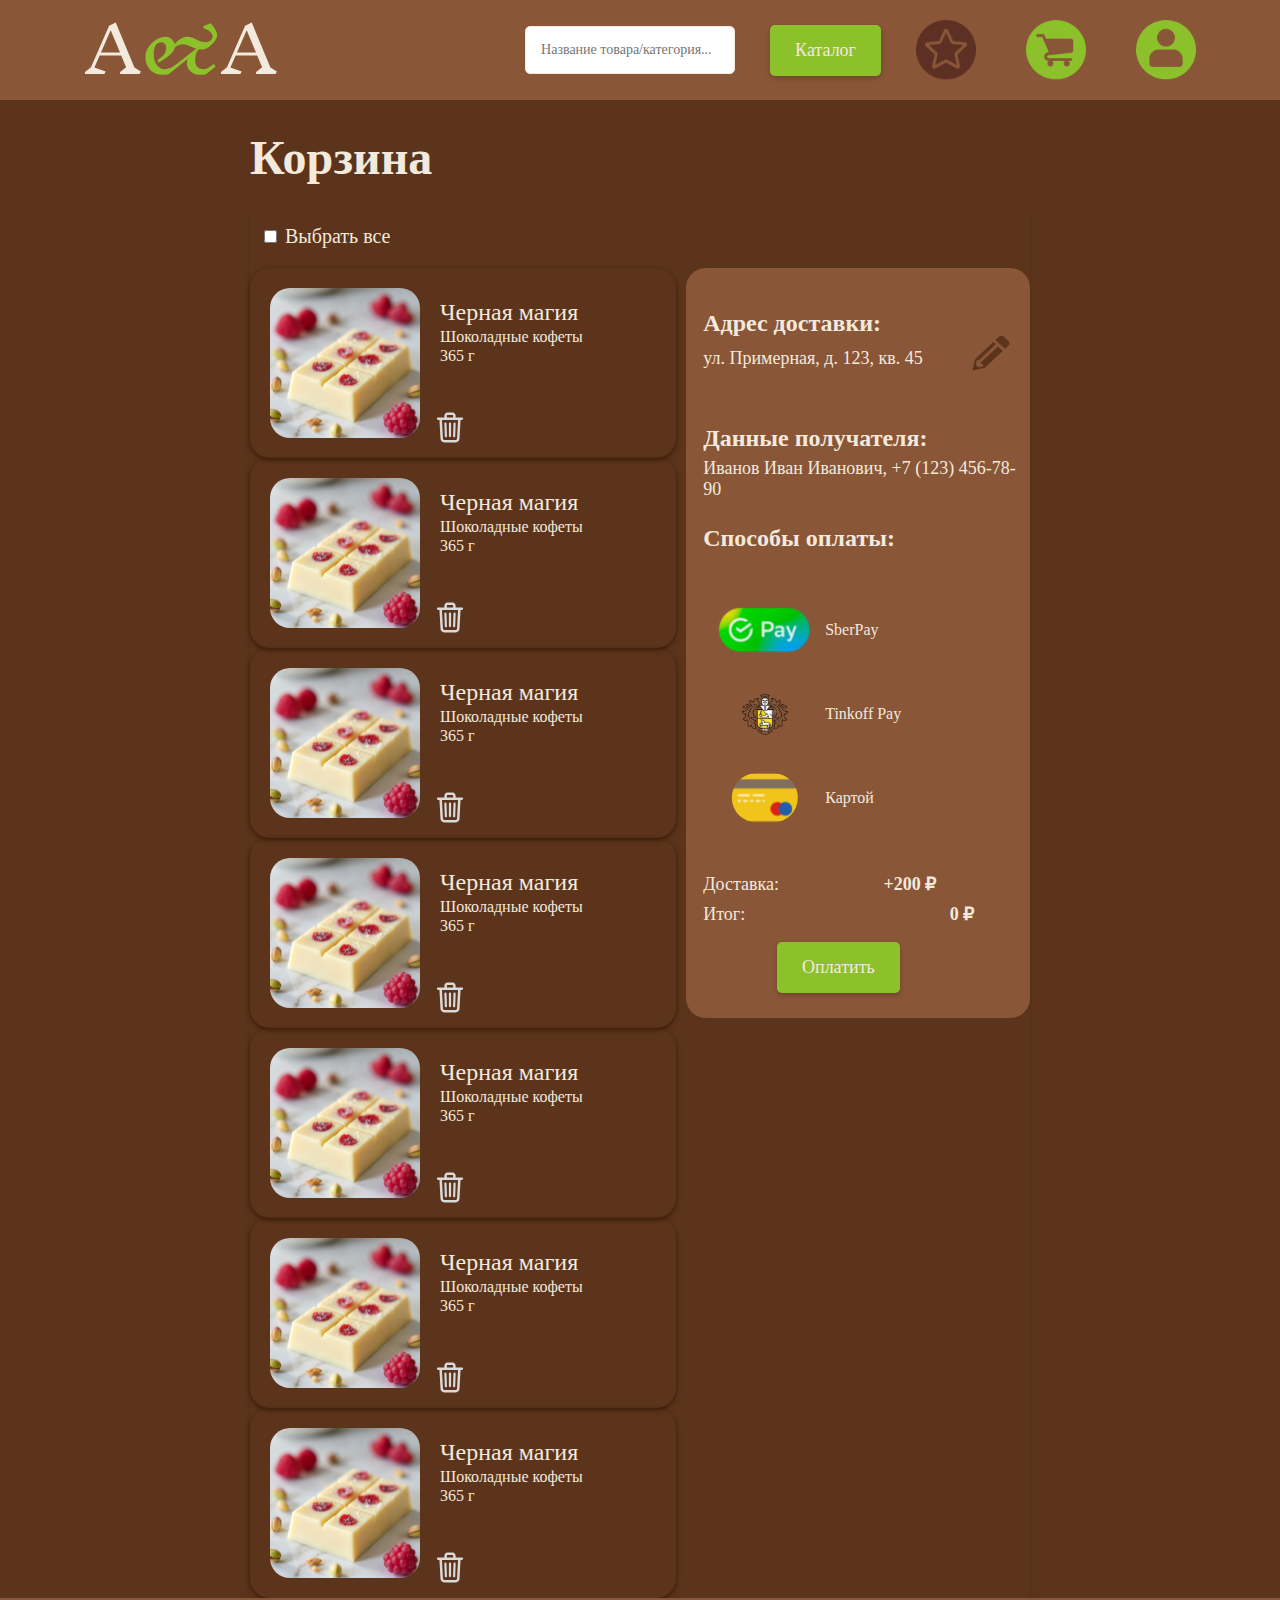
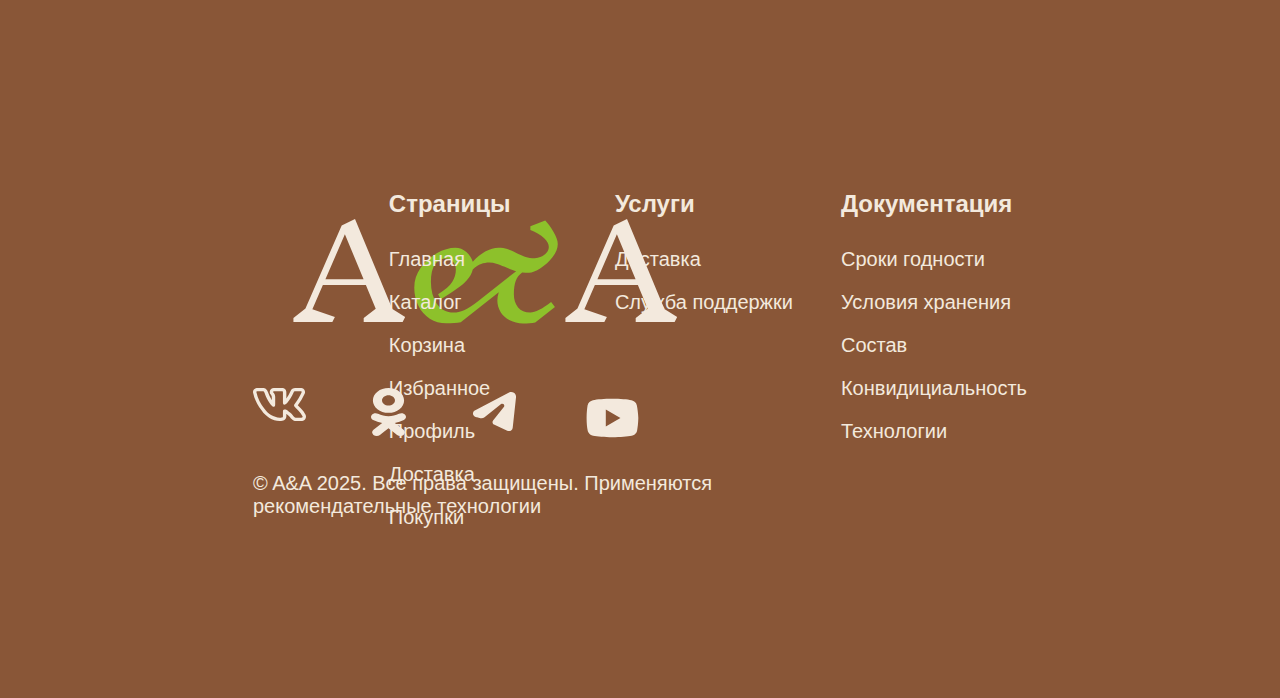
==== Cart.html @ f84c6ee9 "F" ====
<!DOCTYPE html>
<html lang="en">
<head>
    <meta charset="UTF-8">
    <meta name="viewport" content="width=device-width, initial-scale=1.0">
    <title>Каталог</title>
    <link rel="stylesheet" href="Cart.css">
</head>
<body>
    <div class="attic">
        <div class="logo"><img src="A&A.svg" alt="Логотип"></div>
        
        
        <div class="burger-menu" id="burgerMenu">
            <span></span>
            <span></span>
            <span></span>
        </div>
    
        
        <div class="menu-container" id="menuContainer">
            <input type="text" class="search-input" id="searchInput" placeholder="Название товара/категория...">
            <a href="Catalog.html">
                <button class="button catalog">Каталог</button>
            </a>
            <button class="image-button">
                <img src="Vector.png" alt="Кнопка 1" />
            </button>
            <a href="Cart.html">
                <button class="image-button">
                    <img src="Vector1.png" alt="Кнопка 2" />
                </button>
            </a>
            <a href="Personal account.html">
                <button class="image-button">
                    <img src="Vector2.png" alt="Кнопка 3" />
                </button>
            </a>
        </div>
    </div>
    <div id="searchResults" class="search-results"></div>
    <div id="searchResultsContainer" class="search-results-container"></div>
    <h3 class="title">Корзина</h3>
    <div class="recommendations">
        <label class="all"> 
            <input type="checkbox" name="all"> Выбрать все
        </label>
        <div class="filtr">
            <div class="background-shape">
                <button class="image-button1">
                    <img src="edit.svg" alt="Кнопка"/>
                </button>
                <h4 class="text1">Адрес доставки:</h4>
                <p class="text1-data">ул. Примерная, д. 123, кв. 45</p>
                <h4 class="text2">Данные получателя:</h4>
                <p class="text2-data">Иванов Иван Иванович, +7 (123) 456-78-90</p>
                <h4 class="text3">Способы оплаты:</h4>
                <div class="special-offers">
                    <label class="special-offer-option">
                        <input type="checkbox" name="special-offer" value="discount" class="hidden-checkbox">
                        <img src="sber.svg" alt="SberPay Icon">
                        <span>SberPay</span>
                    </label>
                    <label class="special-offer-option">
                        <input type="checkbox" name="special-offer" value="new" class="hidden-checkbox">
                        <img src="t-bank.svg" alt="Tinkoff Pay Icon">
                        <span>Tinkoff Pay</span>
                    </label>
                    <label class="special-offer-option">
                        <input type="checkbox" name="special-offer" value="limited" class="hidden-checkbox">
                        <img src="carta.svg" alt="Card Icon">
                        <span>Картой</span>
                    </label>
                </div>
                <p class="text3-data">Доставка: <span class="text3-data-value">+200 ₽</span></p>
        <p class="text3-data1">Итог: <span class="text3-data1-value">0 ₽</span></p>
                <button class="button2">Оплатить</button>
            </div>
        </div>
        <div class="products-grid">
            <div class="product-container">
                <div class="product">
                    <div class="image-container">
                        <img src="product2.svg" alt="Товар 1" class="product-image">
                        <button class="image-button-cart">
                            <img src="del.svg" alt="Кнопка 4" />
                        </button>
                    </div>
                    <div class="product-info">
                        <div class="product-name">Черная магия</div> 
                        <div class="product-somthing">Шоколадные кофеты</div> 
                        <div class="product-somthing">365 г</div> 
                        <div class="product-price-and-button">
                            <div class="product-price">1000 ₽</div>
                            <div class="quantity-control">
                                <button class="quantity-button minus">-</button>
                                <span class="quantity">1</span>
                                <button class="quantity-button plus">+</button>
                            </div>
                        </div>
                    </div>
                </div>
            </div>
            <div class="product-container">
                <div class="product">
                    <div class="image-container">
                        <img src="product2.svg" alt="Товар 1" class="product-image">
                        <button class="image-button-cart">
                            <img src="del.svg" alt="Кнопка 4" />
                        </button>
                    </div>
                    <div class="product-info">
                        <div class="product-name">Черная магия</div> 
                        <div class="product-somthing">Шоколадные кофеты</div> 
                        <div class="product-somthing">365 г</div> 
                        <div class="product-price-and-button">
                            <div class="product-price">1000 ₽</div>
                            <div class="quantity-control">
                                <button class="quantity-button minus">-</button>
                                <span class="quantity">1</span>
                                <button class="quantity-button plus">+</button>
                            </div>
                        </div>
                    </div>
                </div>
            </div>
            <div class="product-container">
                <div class="product">
                    <div class="image-container">
                        <img src="product2.svg" alt="Товар 1" class="product-image">
                        <button class="image-button-cart">
                            <img src="del.svg" alt="Кнопка 4" />
                        </button>
                    </div>
                    <div class="product-info">
                        <div class="product-name">Черная магия</div> 
                        <div class="product-somthing">Шоколадные кофеты</div> 
                        <div class="product-somthing">365 г</div> 
                        <div class="product-price-and-button">
                            <div class="product-price">1000 ₽</div>
                            <div class="quantity-control">
                                <button class="quantity-button minus">-</button>
                                <span class="quantity">1</span>
                                <button class="quantity-button plus">+</button>
                            </div>
                        </div>
                    </div>
                </div>
            </div>
            <div class="product-container">
                <div class="product">
                    <div class="image-container">
                        <img src="product2.svg" alt="Товар 1" class="product-image">
                        <button class="image-button-cart">
                            <img src="del.svg" alt="Кнопка 4" />
                        </button>
                    </div>
                    <div class="product-info">
                        <div class="product-name">Черная магия</div> 
                        <div class="product-somthing">Шоколадные кофеты</div> 
                        <div class="product-somthing">365 г</div> 
                        <div class="product-price-and-button">
                            <div class="product-price">1000 ₽</div>
                            <div class="quantity-control">
                                <button class="quantity-button minus">-</button>
                                <span class="quantity">1</span>
                                <button class="quantity-button plus">+</button>
                            </div>
                        </div>
                    </div>
                </div>
            </div>
            <div class="product-container">
                <div class="product">
                    <div class="image-container">
                        <img src="product2.svg" alt="Товар 1" class="product-image">
                        <button class="image-button-cart">
                            <img src="del.svg" alt="Кнопка 4" />
                        </button>
                    </div>
                    <div class="product-info">
                        <div class="product-name">Черная магия</div> 
                        <div class="product-somthing">Шоколадные кофеты</div> 
                        <div class="product-somthing">365 г</div> 
                        <div class="product-price-and-button">
                            <div class="product-price">1000 ₽</div>
                            <div class="quantity-control">
                                <button class="quantity-button minus">-</button>
                                <span class="quantity">1</span>
                                <button class="quantity-button plus">+</button>
                            </div>
                        </div>
                    </div>
                </div>
            </div>
            <div class="product-container">
                <div class="product">
                    <div class="image-container">
                        <img src="product2.svg" alt="Товар 1" class="product-image">
                        <button class="image-button-cart">
                            <img src="del.svg" alt="Кнопка 4" />
                        </button>
                    </div>
                    <div class="product-info">
                        <div class="product-name">Черная магия</div> 
                        <div class="product-somthing">Шоколадные кофеты</div> 
                        <div class="product-somthing">365 г</div> 
                        <div class="product-price-and-button">
                            <div class="product-price">1000 ₽</div>
                            <div class="quantity-control">
                                <button class="quantity-button minus">-</button>
                                <span class="quantity">1</span>
                                <button class="quantity-button plus">+</button>
                            </div>
                        </div>
                    </div>
                </div>
            </div>
            <div class="product-container">
                <div class="product">
                    <div class="image-container">
                        <img src="product2.svg" alt="Товар 1" class="product-image">
                        <button class="image-button-cart">
                            <img src="del.svg" alt="Кнопка 4" />
                        </button>
                    </div>
                    <div class="product-info">
                        <div class="product-name">Черная магия</div> 
                        <div class="product-somthing">Шоколадные кофеты</div> 
                        <div class="product-somthing">365 г</div> 
                        <div class="product-price-and-button">
                            <div class="product-price">1000 ₽</div>
                            <div class="quantity-control">
                                <button class="quantity-button minus">-</button>
                                <span class="quantity">1</span>
                                <button class="quantity-button plus">+</button>
                            </div>
                        </div>
                    </div>
                </div>
            </div>
        </div>
    </div>
    <div class="Basement">
        <div class="logo">
            <img src="A&A2.svg" alt="Логотип" class="image-button">
        </div>
        <div class="social-media-container">
            <div class="social-media">
                <img src="vk.svg" alt="VK" class="image-button2">
            </div>
            <div class="social-media">
                <img src="odnoklassniki.svg" alt="Odnoklassniki" class="image-button2">
            </div>
            <div class="social-media">
                <img src="tg.svg" alt="Telegram" class="image-button2">
            </div>
            <div class="social-media">
                <img src="youtube.svg" alt="YouTube" class="image-button2">
            </div>
        </div>
        <div class="footer-text">
            <p>© A&A 2025. Все права защищены. Применяются рекомендательные технологии</p>
        </div>
        <div class="footer-text2">
            <div class="column">
                <h4>Страницы</h4>
                <a href="index.html">Главная</a>
                <a href="Catalog.html">Каталог</a>
                <a href="Cart.html">Корзина</a>
                <a href="Favourites.html">Избранное</a>
                <a href="Personal account.html">Профиль</a>
                <a href="Delivery.html">Доставка</a>
                <a href="Purchases.html">Покупки</a>
            </div>
            <div class="column">
                <h4>Услуги</h4>
                <a href="Delivery.html">Доставка</a>
                <a href="support">Служба поддержки</a>
            </div>
            <div class="column">
                <h4>Документация</h4>
                <a href="expiration">Сроки годности</a>
                <a href="storage-terms">Условия хранения</a>
                <a href="composition">Состав</a>
                <a href="Privacy Policy.html">Конвидициальность</a>
                <a href="Rules.html">Технологии</a>
            </div>
        </div>
    </div>
    <script>
        document.addEventListener('DOMContentLoaded', function () {
            const searchInput = document.getElementById('searchInput');
            const searchResults = document.getElementById('searchResults');
        
            // Sample product data with unique IDs
            const products = [
                { id: 1, name: 'Product 1', category: 'Category A' },
                { id: 2, name: 'Product 2', category: 'Category B' },
                { id: 3, name: 'Product 3', category: 'Category A' },
                { id: 4, name: 'Product 4', category: 'Category C' },
                { id: 5, name: 'Product 5', category: 'Category B' },
            ];
        
            // Function to display search results
            function displayResults(results) {
                if (results.length > 0) {
                    searchResults.innerHTML = results
                        .map(
                            (product) => `
                            <div class="search-result-item" data-id="${product.id}">
                                <strong>${product.name}</strong> - ${product.category}
                            </div>
                        `
                        )
                        .join('');
                    searchResults.style.display = 'block';
        
                    // Add click event listeners to each search result
                    const searchResultItems = document.querySelectorAll('.search-result-item');
                    searchResultItems.forEach(item => {
                        item.addEventListener('click', function () {
                            const productId = this.getAttribute('data-id');
                            redirectToProductPage(productId);
                        });
                    });
                } else {
                    searchResults.innerHTML = '<div>No results found</div>';
                    searchResults.style.display = 'block';
                }
            }
        
            // Function to redirect to the product page
            function redirectToProductPage(productId) {
                // Replace with the actual URL structure of your product pages
                window.location.href = `product.html?id=${productId}`;
            }
        
            // Function to handle search when Enter key is pressed
            function handleSearch() {
                const query = searchInput.value.trim().toLowerCase();
        
                if (query === '') {
                    searchResults.innerHTML = '';
                    searchResults.style.display = 'none';
                    return;
                }
        
                // Filter products by name or category
                const filteredProducts = products.filter(
                    (product) =>
                        product.name.toLowerCase().includes(query) ||
                        product.category.toLowerCase().includes(query)
                );
        
                // Display filtered results
                displayResults(filteredProducts);
            }
        
            // Event listener for input changes (real-time search)
            searchInput.addEventListener('input', function () {
                const query = searchInput.value.trim().toLowerCase();
        
                if (query === '') {
                    searchResults.innerHTML = '';
                    searchResults.style.display = 'none';
                    return;
                }
        
                // Filter products by name or category
                const filteredProducts = products.filter(
                    (product) =>
                        product.name.toLowerCase().includes(query) ||
                        product.category.toLowerCase().includes(query)
                );
        
                // Display filtered results
                displayResults(filteredProducts);
            });
        
            // Event listener for Enter key press
            searchInput.addEventListener('keydown', function (event) {
                if (event.key === 'Enter') {
                    handleSearch();
                }
            });
        });
        let debounceTimer;
        
        searchInput.addEventListener('input', function () {
            clearTimeout(debounceTimer);
            debounceTimer = setTimeout(() => {
                const query = searchInput.value.trim().toLowerCase();
        
                if (query === '') {
                    searchResults.innerHTML = '';
                    searchResults.style.display = 'none';
                    return;
                }
        
                const filteredProducts = products.filter(
                    (product) =>
                        product.name.toLowerCase().includes(query) ||
                        product.category.toLowerCase().includes(query)
                );
        
                displayResults(filteredProducts);
            }, 300); // Adjust the delay as needed
        });

        document.addEventListener('DOMContentLoaded', function () {
    const burgerMenu = document.getElementById('burgerMenu');
    const menuContainer = document.getElementById('menuContainer');

    burgerMenu.addEventListener('click', function () {
        menuContainer.classList.toggle('active'); // Переключаем видимость меню
    });
});
        </script>
</body>
</html>
---- Cart.css ----
/* Основное */
body {
    font-family: Etude Noire;
    margin: 0;
    padding: 0;
    background-color: #5C341B;
    color: #F3E9DD;
}

/* Бургер-меню */
.burger-menu {
    display: none; /* По умолчанию скрыто */
    flex-direction: column;
    cursor: pointer;
    padding: 10px;
}

.burger-menu span {
    width: 25px;
    height: 3px;
    background-color: #F3E9DD;
    margin: 4px 0;
    transition: 0.4s;
}

.menu-container {
    display: flex;
    align-items: center;
    gap: 10px;
}

/* Чердак */
.attic {
    background-color: #895637;
    height: 100px;
    display: flex;
    justify-content: space-between;
    align-items: center;
    padding: 0 5%;
    box-sizing: border-box;
}

.search-container {
    padding: 20px;
    text-align: center;
}

.search-input {
    font-family: Etude Noire;
    padding: 15px;
    width: 60%;
    max-width: 800px;
    border: 1px solid #F3E9DD;
    border-radius: 5px;
    font-size: 14px;
    margin: 0 20px;
}

.logo {
    border: none;
    background: none;
    padding: 20px;
    margin-top: 20px;
    cursor: pointer;
}

.image-button {
    border: none;
    background: none;
    padding: 20px;
    cursor: pointer;
}

.image-button img {
    width: 60px;
    height: 60px;
    display: block;
}

.button.catalog {
    font-family: Etude Noire;
    background-color: #8DC12C;
    border: none;
    padding: 15px 25px;
    margin: 5px;
    cursor: pointer;
    border-radius: 5px;
    box-shadow: 0 2px 5px rgba(0, 0, 0, 0.2);
    font-size: 18px;
    color: #F3E9DD;
}

/* Каталог */
.title {
    font-size: 48px;
    margin-top: 30px;
    margin-bottom: 30px;
    margin-left: 250px;
    margin-right: 250px;
}

.recommendations {
    display: grid;
    grid-template-columns: 1fr 344px;
    grid-template-rows: auto 1fr;
    gap: 10px;
    box-shadow: 0 2px 5px rgba(0, 0, 0, 0.1);
    margin-left: 250px;
    margin-right: 250px;
}

.all {
    grid-column: 1 / -1;
    font-size: 20px;
    padding: 10px;
}

.filtr {
    grid-column: 2 / 3;
    grid-row: 2 / 3;
}

.background-shape {
    position: relative;
    width: 344px;
    height: 750px;
    border-radius: 20px;
    background-color: #895637;
}

.choice-shape {
    width: 316px;
    height: 48px;
    border-radius: 20px;
    background-color: #F3E9DD;
    border: none;
    padding: 10px;
    font-size: 16px;
    color: #381a08;
    appearance: none;
    -webkit-appearance: none;
    -moz-appearance: none;
    position: absolute;
    top: 100px;
    left: 50%;
    transform: translateX(-50%);
    cursor: pointer;
}

.choice-shape::after {
    content: "▼";
    position: absolute;
    right: 10px;
    top: 50%;
    transform: translateY(-50%);
    pointer-events: none;
}

.choice-shape li {
    padding: 10px;
    font-size: 16px;
    color: #381a08;
    cursor: pointer;
    border-bottom: 1px solid #ccc;
}

.choice-shape li:last-child {
    border-bottom: none;
}

.choice-shape li:hover {
    background-color: #e0d0c0;
}

.price-range-container {
    position: absolute;
    top: 180px;
    left: 50%;
    transform: translateX(-50%);
    width: 316px;
    text-align: center;
}

.price-range {
    width: 100%;
    margin-top: 10px;
}

.price-range-values {
    display: flex;
    justify-content: space-between;
    margin-top: 5px;
    font-size: 14px;
    color: #F3E9DD;
}

.special-offers {
    position: absolute;
    top: 325px;
    left: 5%;
    width: 90%;
    display: flex;
    flex-direction: column;
    gap: 10px;
}

.special-offer-option {
    display: flex;
    align-items: center;
    gap: 10px;
    font-size: 16px;
    color: #F3E9DD;
    cursor: pointer;
    padding: 10px;
    border-radius: 10px;
    transition: background-color 0.3s, box-shadow 0.3s, outline 0.3s;
    border: 2px solid transparent;
}

.special-offer-option:hover {
    background-color: rgba(255, 255, 255, 0.1);
}

.special-offer-option img {
    width: 100px;
    height: 50px;
    cursor: pointer;
}

.special-offer-option span {
    cursor: pointer;
}

.hidden-checkbox {
    display: none;
}

.special-offer-option input:checked ~ img,
.special-offer-option input:checked ~ span {
    opacity: 0.7;
}

.special-offer-option input:checked {
    background-color: rgba(255, 255, 255, 0.1);
    box-shadow: 0 0 10px rgba(255, 255, 255, 0.5);
    outline: 2px solid #8DC12C;
}

.button2 {
    font-family: Etude Noire;
    background-color: #8DC12C;
    border: none;
    padding: 15px 25px;
    margin: 5px;
    cursor: pointer;
    border-radius: 5px;
    box-shadow: 0 2px 5px rgba(0, 0, 0, 0.2);
    font-size: 18px;
    color: #F3E9DD;
    position: absolute;
    bottom: 20px;
    left: 25%;
}

.text1 {
    font-family: Etude Noire;
    font-size: 24px;
    color: #F3E9DD;
    position: absolute;
    top: 10px;
    left: 5%;
}

.text2 {
    font-family: Etude Noire;
    font-size: 24px;
    color: #F3E9DD;
    position: absolute;
    top: 125px;
    left: 5%;
}

.text3 {
    font-family: Etude Noire;
    font-size: 24px;
    color: #F3E9DD;
    position: absolute;
    top: 225px;
    left: 5%;
}

.text1-data, .text2-data {
    font-family: Etude Noire;
    font-size: 18px;
    color: #F3E9DD;
    position: absolute;
    left: 5%;
    margin-top: 5px;
}

.text1-data {
    top: 75px;
    width: 250px;
}

.text2-data {
    top: 185px;
}

.text3-data, .text3-data1 {
    font-family: Etude Noire;
    font-size: 18px;
    color: #F3E9DD;
    position: absolute;
    left: 5%;
    margin-top: 5px;
}

.text3-data {
    top: 600px;
}

.text3-data1 {
    top: 630px;
}

.text3-data-value {
    margin-left: 100px;
    font-weight: bold;
}

.text3-data1-value {
    margin-left: 200px;
    font-weight: bold;
}

.product-container {
    grid-column: 1 / 2;
    grid-row: 2 / 3;
    display: grid;
    grid-template-columns: repeat(1, 1fr);
    gap: 20px;
}

.product {
    position: relative;
    box-shadow: 0 2px 5px #381a08;
    border-radius: 20px;
    display: flex;
    align-items: flex-start;
    align-self: flex-start;
    overflow: hidden;
    padding: 20px;
    margin: 0;
}

.image-container {
    flex: 0 0 auto;
    width: 150px;
    height: 150px;
    margin-right: 10px;
    border-radius: 20px;
    position: relative;
}

.product-image {
    width: 100%;
    height: 100%;
    object-fit: cover;
    display: block;
    margin: 0;
    border-radius: 20px;
}

.product-info {
    flex: 1;
    display: flex;
    flex-direction: column;
    justify-content: flex-start;
    align-self: flex-start;
    padding: 10px;
}

.product-name {
    font-size: 24px;
    margin: 0;
    line-height: 1.2;
}

.product-somthing {
    font-size: 16px;
    margin: 0;
    line-height: 1.2;
}

.product-price-and-button {
    display: flex;
    flex-direction: column;
    align-items: flex-start;
    align-self: flex-start;
    margin-top: 10px;
}

.product-price {
    font-size: 20px;
    position: relative;
    left: 750px;
    bottom: 75px;
}

.quantity-control {
    display: flex;
    align-items: center;
    position: relative;
    gap: 5px;
    bottom: 100px;
    left: 650px;
}

.quantity-button {
    border: none;
    background-color: #F3E9DD;
    padding: 5px 10px;
    border-radius: 5px;
    cursor: pointer;
    font-size: 16px;
    color: #381a08;
}

.quantity-button:hover {
    background-color: #e0d0c0;
}

.quantity {
    font-size: 16px;
    color: #381a08;
}

.image-button-cart {
    position: relative;
    bottom: 30px;
    left: 160px;
    border: none;
    background: none;
    padding: 0;
    cursor: pointer;
}

.image-button-cart img {
    width: 40px;
    height: 40px;
    display: block;
}

.image-button1 {
    position: relative;
    border: none;
    background: none;
    padding: 10px;
    cursor: pointer;
    top: 50px;
    left: 270px;
}

.image-button1 img {
    width: 50px;
    height: 50px;
    display: block;
}

/* Подвал */
.Basement {
    background-color: #895637;
    height: 700px;
    position: relative;
    display: flex;
    flex-direction: column;
    justify-content: center;
    padding: 0 253px;
    box-sizing: border-box;
}

.logo {
    margin-bottom: 20px;
}

.social-media-container {
    display: flex;
    gap: 65px;
}

.image-button2 {
    border: none;
    background: none;
    padding: 0;
    cursor: pointer;
}

.image-button2 img {
    width: 60px;
    height: 60px;
    display: block;
}

.footer-text {
    color: #F3E9DD;
    font-size: 20px;
    font-family: Etude Noire, sans-serif;
    width: 550px;
}

.footer-text2 {
    display: grid;
    grid-template-columns: repeat(3, 1fr);
    gap: 40px;
    color: #F3E9DD;
    font-size: 20px;
    font-family: Etude Noire, sans-serif;
    position: absolute;
    right: 253px;
    top: 50%;
    transform: translateY(-50%);
}

.footer-text2 .column {
    display: flex;
    flex-direction: column;
    gap: 10px;
}

.footer-text2 h4 {
    font-size: 24px;
    margin-bottom: 20px;
}

.footer-text2 a {
    color: #F3E9DD;
    text-decoration: none;
    cursor: pointer;
    margin-bottom: 10px;
}

.footer-text2 a:hover {
    text-decoration: underline;
}

/* Адаптивные стили */
@media (max-width: 1200px) {
    .title {
        margin-left: 100px;
        margin-right: 100px;
    }

    .recommendations {
        margin-left: 100px;
        margin-right: 100px;
    }
}

@media (max-width: 992px) {
    .title {
        margin-left: 50px;
        margin-right: 50px;
    }

    .recommendations {
        margin-left: 50px;
        margin-right: 50px;
    }

    .product-price {
        left: 500px;
    }

    .quantity-control {
        left: 400px;
    }
}

@media (max-width: 805px) {
    .menu-container {
        display: none; /* Скрываем меню по умолчанию */
        flex-direction: column;
        position: absolute;
        top: 100px; /* Отступ от верхней части */
        left: 0;
        width: 100%;
        background-color: #895637;
        padding: 10px;
        box-shadow: 0 4px 6px rgba(0, 0, 0, 0.1);
        z-index: 1000;
    }

    .Basement {
        height: auto; /* Автоматическая высота */
        padding: 20px 10px; /* Уменьшаем отступы */
        text-align: center; /* Выравниваем текст по центру */
    }

    .footer-text {
        font-size: 16px; /* Уменьшаем размер шрифта */
        width: 100%; /* Растягиваем текст на всю ширину */
        margin-bottom: 20px; /* Отступ снизу */
    }

    .footer-text2 {
        grid-template-columns: 1fr; /* Одна колонка */
        gap: 20px; /* Уменьшаем расстояние между элементами */
        position: static; /* Убираем абсолютное позиционирование */
        transform: none; /* Убираем трансформацию */
        text-align: center; /* Выравниваем текст по центру */
    }

    .footer-text2 .column {
        gap: 5px; /* Уменьшаем расстояние между элементами */
    }

    .footer-text2 h4 {
        font-size: 20px; /* Уменьшаем размер заголовков */
        margin-bottom: 10px; /* Уменьшаем отступ снизу */
    }

    .footer-text2 a {
        font-size: 16px; /* Уменьшаем размер ссылок */
    }

    .social-media-container {
        gap: 20px; /* Уменьшаем расстояние между иконками */
        justify-content: center; /* Выравниваем иконки по центру */
    }

    .image-button2 img {
        width: 30px; /* Уменьшаем размер иконок */
        height: 30px;
    }

    .logo img {
        width: 80px; /* Уменьшаем размер логотипа */
        height: auto;
    }

    .burger-menu {
        display: flex; /* Показываем бургер-меню */
    }

    .menu-container.active {
        display: flex; /* Показываем меню при активации */
    }

    .search-input {
        width: 100%; /* Растягиваем поиск на всю ширину */
        margin: 10px 0;
    }

    .button.catalog {
        width: 100%; /* Растягиваем кнопку на всю ширину */
        text-align: center;
    }

    .image-button {
        margin: 5px 0;
        width: 250px;
    }

    .image-button2 {
        width: 30px;
    }

    .menu-container {
        transition: opacity 0.3s ease, transform 0.3s ease;
        opacity: 0;
        transform: translateY(-10px);
    }

    .menu-container.active {
        opacity: 1;
        transform: translateY(0);
    }

    /* Перенос блока с оплатой и доставкой вниз */
    .text3, .text3-data, .text3-data1 {
        position: static;
        margin-top: 20px;
        text-align: center;
    }

    .text3-data-value, .text3-data1-value {
        margin-left: 0;
    }

    .button2 {
        position: static;
        margin-top: 20px;
        text-align: center;
    }
}

@media (max-width: 768px) {
    /* Основные стили */
    body {
        font-size: 14px; /* Уменьшаем базовый размер шрифта */
    }

    /* Бургер-меню */
    .burger-menu {
        display: flex; /* Показываем бургер-меню */
    }

    .menu-container {
        display: none; /* Скрываем обычное меню */
        flex-direction: column;
        position: absolute;
        top: 100px;
        left: 0;
        width: 100%;
        background-color: #895637;
        padding: 10px;
        box-shadow: 0 4px 6px rgba(0, 0, 0, 0.1);
        z-index: 1000;
    }

    .menu-container.active {
        display: flex; /* Показываем меню при активации */
    }

    .search-input {
        width: 100%; /* Растягиваем поиск на всю ширину */
        margin: 10px 0;
    }

    .button.catalog {
        width: 100%; /* Растягиваем кнопку на всю ширину */
        text-align: center;
    }

    /* Чердак (Header) */
    .attic {
        padding: 0 20px; /* Уменьшаем отступы */
    }

    .image-button img {
        width: 40px; /* Уменьшаем размер иконок */
        height: 40px;
    }

    /* Каталог */
    .title {
        font-size: 36px; /* Уменьшаем размер заголовка */
        margin-left: 20px;
        margin-right: 20px;
        text-align: center; /* Центрируем заголовок */
    }

    .recommendations {
        grid-template-columns: 1fr; /* Одна колонка для товаров и фильтров */
        margin-left: 20px;
        margin-right: 20px;
    }

    .filtr {
        grid-column: 1 / -1; /* Фильтр занимает всю ширину */
        grid-row: auto;
    }

    .background-shape {
        width: 100%; /* Растягиваем на всю ширину */
        height: auto; /* Автоматическая высота */
        text-align: center; /* Центрируем текст по горизонтали */
    }

    .choice-shape {
        width: 90%; /* Уменьшаем ширину выпадающего списка */
        margin: 0 auto; /* Центрируем выпадающий список */
    }

    /* Блоки с товарами */
    .product-container {
        grid-column: 1 / -1; /* Товары занимают всю ширину */
        text-align: center; /* Центрируем текст по горизонтали */
    }

    .product {
        flex-direction: column; /* Элементы товара в колонку */
        align-items: center;
        text-align: center;
        padding: 20px; /* Добавляем отступы внутри блока */
        border: 1px solid #F3E9DD; /* Добавляем рамку для аккуратности */
        border-radius: 10px; /* Закругляем углы */
        margin-bottom: 20px; /* Отступ между блоками товаров */
    }

    .image-container {
        margin-right: 0; /* Убираем отступ справа */
        margin-bottom: 10px; /* Добавляем отступ снизу */
        text-align: center; /* Центрируем изображение */
    }

    .product-image {
        width: 150px; /* Фиксируем размер изображения */
        height: 150px;
        border-radius: 10px; /* Закругляем углы изображения */
    }

    .product-info {
        align-items: center; /* Центрируем элементы по вертикали */
        width: 100%; /* Растягиваем на всю ширину */
    }

    .product-name {
        font-size: 20px; /* Уменьшаем размер шрифта */
        margin-bottom: 10px; /* Отступ снизу */
    }

    .product-somthing {
        font-size: 16px; /* Уменьшаем размер шрифта */
        margin-bottom: 10px; /* Отступ снизу */
    }

    .product-price-and-button {
        display: flex;
        flex-direction: column; /* Элементы в колонку */
        align-items: center; /* Центрируем по горизонтали */
        gap: 10px; /* Расстояние между элементами */
    }

    .product-price {
        font-size: 18px; /* Уменьшаем размер шрифта */
        margin: 0; /* Убираем отступы */
    }

    .quantity-control {
        display: flex;
        align-items: center; /* Центрируем кнопки и количество */
        gap: 10px; /* Расстояние между кнопками и количеством */
    }

    .quantity-button {
        width: 30px; /* Фиксируем размер кнопок */
        height: 30px;
        border-radius: 50%; /* Делаем кнопки круглыми */
        background-color: #F3E9DD;
        color: #381a08;
        font-size: 16px;
        display: flex;
        align-items: center;
        justify-content: center;
    }

    .quantity {
        font-size: 16px;
        color: #381a08;
    }

    .image-button-cart {
        margin-top: 10px; /* Добавляем отступ сверху */
        text-align: center; /* Центрируем кнопку удаления */
    }

    /* Центрирование текста в блоке фильтров */
    .text1, .text2, .text3 {
        text-align: center; /* Центрируем заголовки */
        left: 0; /* Убираем смещение влево */
        width: 100%; /* Растягиваем на всю ширину */
    }

    .text1-data, .text2-data, .text3-data, .text3-data1 {
        text-align: center; /* Центрируем данные */
        left: 0; /* Убираем смещение влево */
        width: 100%; /* Растягиваем на всю ширину */
    }

    .special-offers {
        display: none;
    }

    .button2 {
        margin-left: auto; /* Центрируем кнопку "Оплатить" */
        margin-right: auto;
        display: block; /* Делаем кнопку блочным элементом */
    }

    /* Подвал (Footer) */
    .Basement {
        height: auto; /* Автоматическая высота */
        padding: 20px; /* Уменьшаем отступы */
        text-align: center; /* Выравниваем текст по центру */
    }

    .footer-text {
        font-size: 16px; /* Уменьшаем размер шрифта */
        width: 100%; /* Растягиваем текст на всю ширину */
        margin-bottom: 20px; /* Отступ снизу */
    }

    .footer-text2 {
        grid-template-columns: repeat(2, 1fr); /* Две колонки */
        gap: 20px; /* Уменьшаем расстояние между элементами */
        position: static; /* Убираем абсолютное позиционирование */
        transform: none; /* Убираем трансформацию */
        text-align: center; /* Выравниваем текст по центру */
    }

    .footer-text2 .column {
        gap: 5px; /* Уменьшаем расстояние между элементами */
    }

    .footer-text2 h4 {
        font-size: 20px; /* Уменьшаем размер заголовков */
        margin-bottom: 10px; /* Уменьшаем отступ снизу */
    }

    .footer-text2 a {
        font-size: 16px; /* Уменьшаем размер ссылок */
    }

    .social-media-container {
        gap: 20px; /* Уменьшаем расстояние между иконками */
        justify-content: center; /* Выравниваем иконки по центру */
    }

    .image-button2 img {
        width: 40px; /* Уменьшаем размер иконок */
        height: 40px;
    }

    .logo img {
        width: 100px; /* Уменьшаем размер логотипа */
        height: auto;
    }
}

@media (max-width: 480px) {
    /* Подвал */
    .Basement {
        height: auto; /* Автоматическая высота */
        padding: 20px 10px; /* Уменьшаем отступы */
        text-align: center; /* Выравниваем текст по центру */
    }

    .footer-text {
        font-size: 16px; /* Уменьшаем размер шрифта */
        width: 100%; /* Растягиваем текст на всю ширину */
        margin-bottom: 20px; /* Отступ снизу */
    }

    .footer-text2 {
        grid-template-columns: 1fr; /* Одна колонка */
        gap: 20px; /* Уменьшаем расстояние между элементами */
        position: static; /* Убираем абсолютное позиционирование */
        transform: none; /* Убираем трансформацию */
        text-align: center; /* Выравниваем текст по центру */
    }

    .footer-text2 .column {
        gap: 5px; /* Уменьшаем расстояние между элементами */
    }

    .footer-text2 h4 {
        font-size: 20px; /* Уменьшаем размер заголовков */
        margin-bottom: 10px; /* Уменьшаем отступ снизу */
    }

    .footer-text2 a {
        font-size: 16px; /* Уменьшаем размер ссылок */
    }

    .social-media-container {
        gap: 20px; /* Уменьшаем расстояние между иконками */
        justify-content: center; /* Выравниваем иконки по центру */
    }

    .image-button2 img {
        width: 30px; /* Уменьшаем размер иконок */
        height: 30px;
    }

    .logo img {
        width: 80px; /* Уменьшаем размер логотипа */
        height: auto;
    }
}
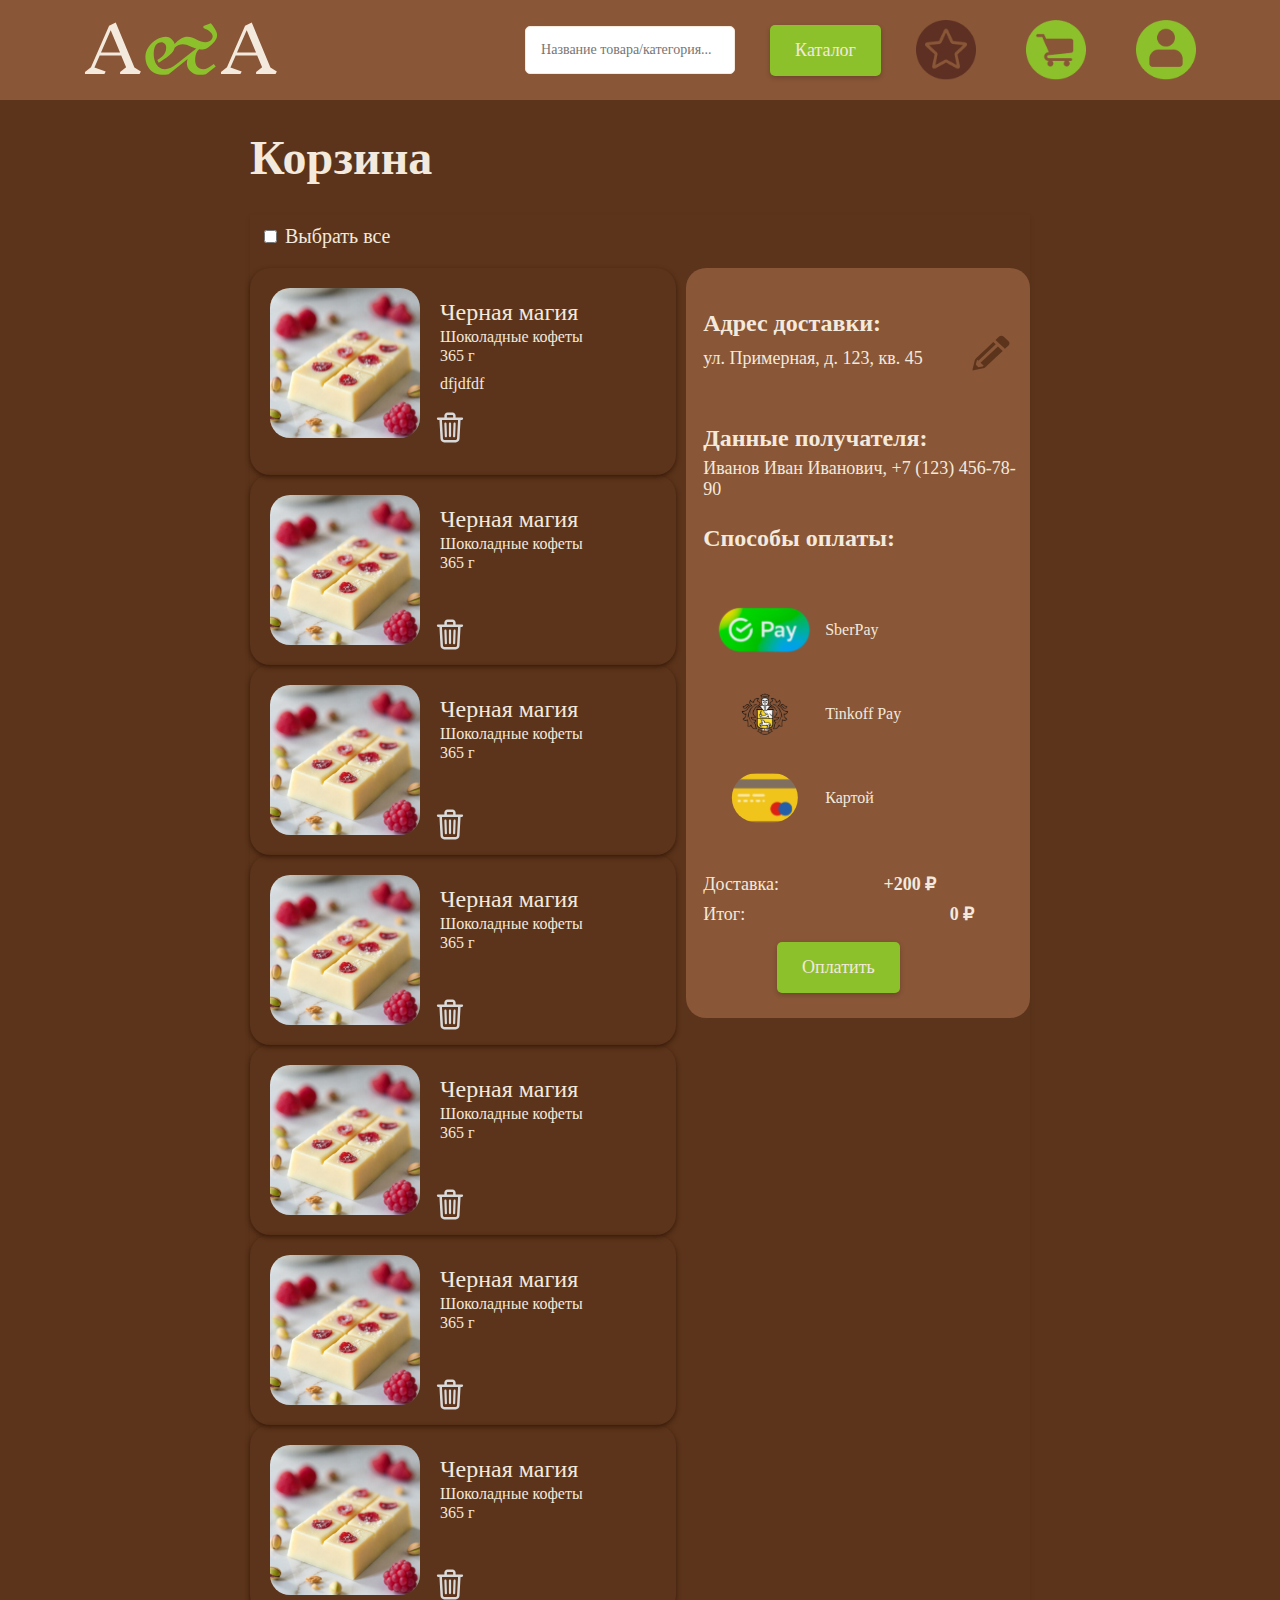
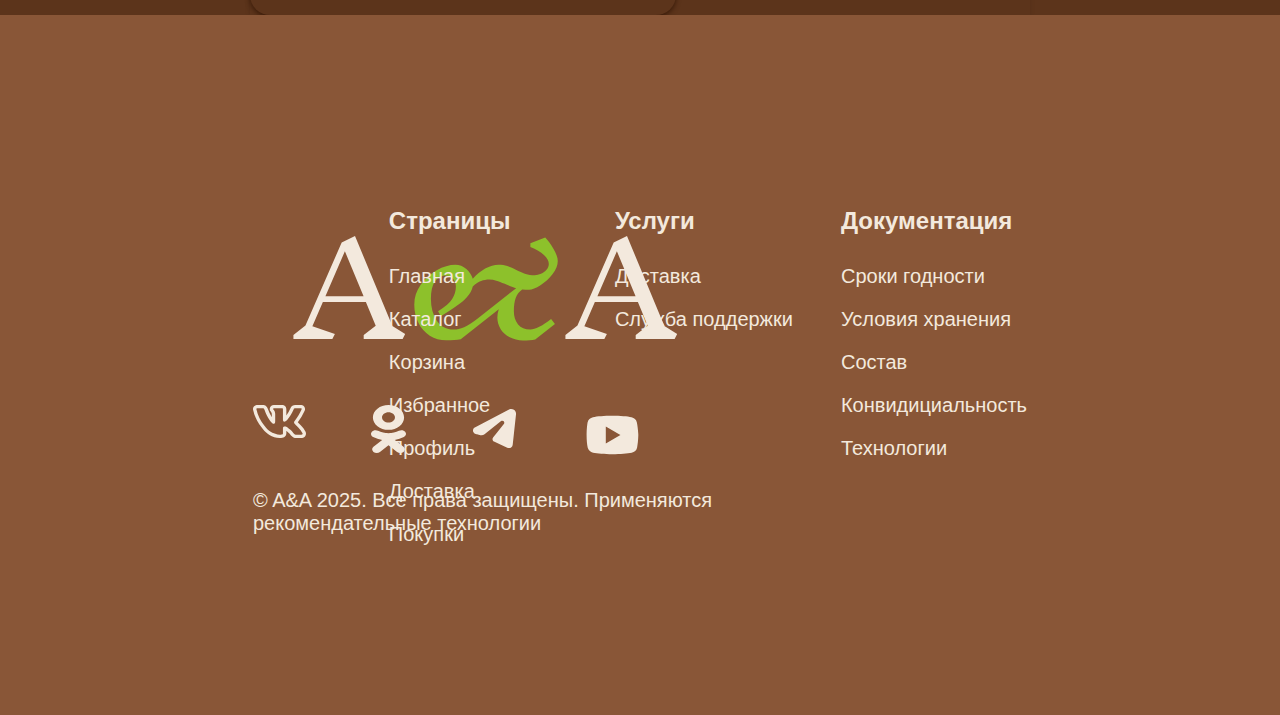
==== commit e600e65d: "Абоба лол" ====
--- a/Cart.html
+++ b/Cart.html
@@ -90,7 +90,7 @@
                         <div class="product-name">Черная магия</div> 
                         <div class="product-somthing">Шоколадные кофеты</div> 
                         <div class="product-somthing">365 г</div> 
-                        <div class="product-price-and-button">
+                        <div class="product-price-and-button"> dfjdfdf
                             <div class="product-price">1000 ₽</div>
                             <div class="quantity-control">
                                 <button class="quantity-button minus">-</button>
@@ -418,4 +418,6 @@
 });
         </script>
 </body>
-</html>+</html>
+
+<!-- dskfdjfdsfjdsnf -->